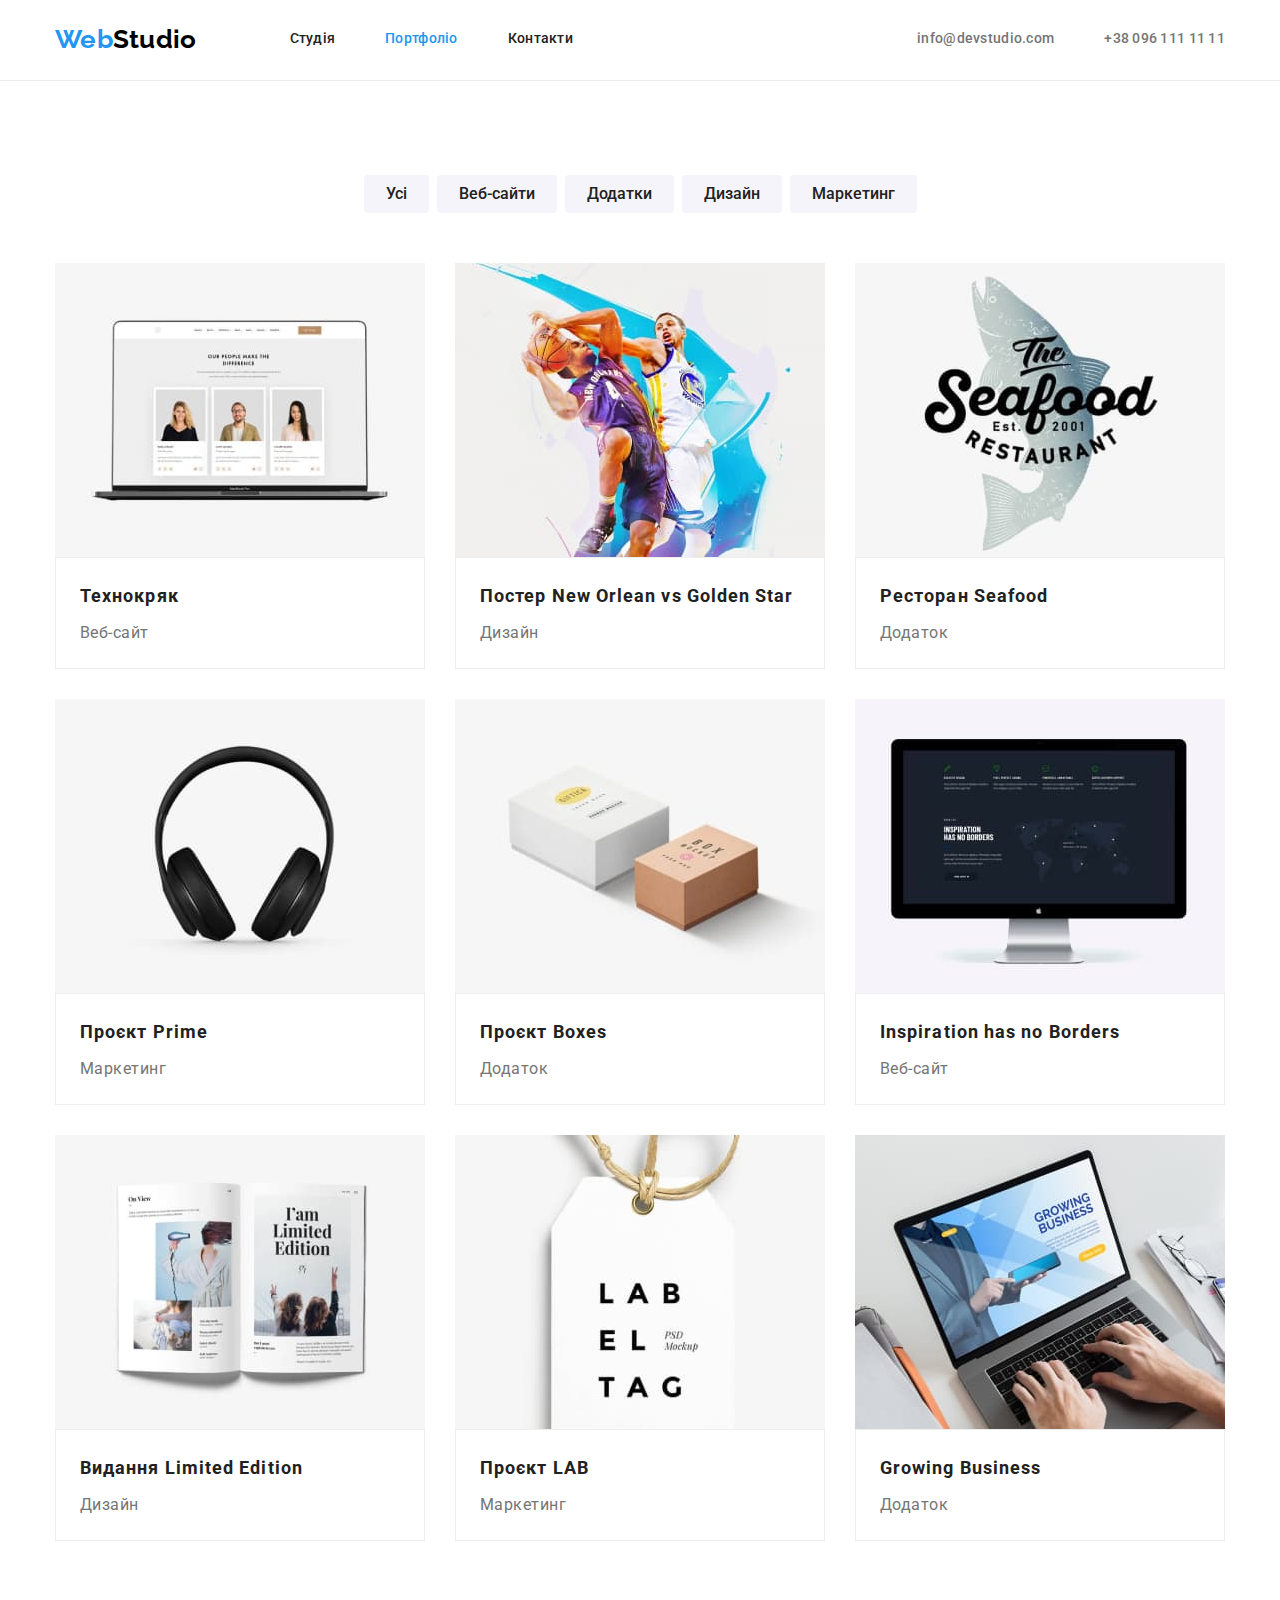
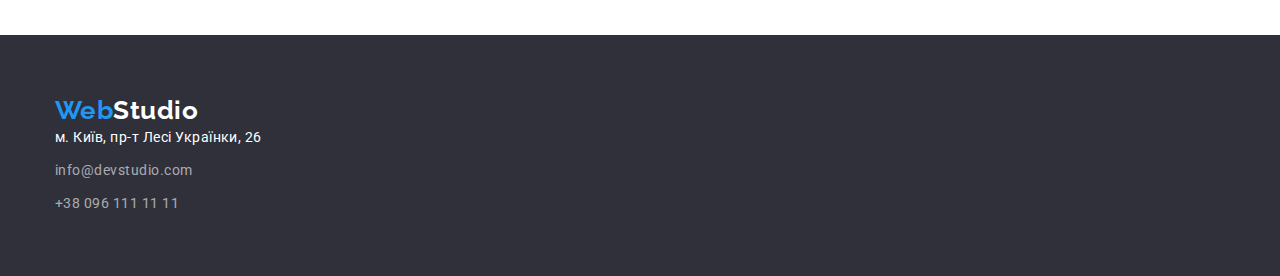
==== portfolio.html @ 4f1eb5c5 "create HM 4" ====
<!DOCTYPE html>
<html lang="uk">

<head>
    <meta charset="UTF-8">
    <meta http-equiv="X-UA-Compatible" content="IE=edge">
    <meta name="viewport" content="width=device-width, initial-scale=1.0">
    <title>Document</title>
    <link rel="stylesheet" href="https://cdn.jsdelivr.net/npm/modern-normalize@1.1.0/modern-normalize.min.css">
    <link rel="preconnect" href="https://fonts.googleapis.com">
    <link rel="preconnect" href="https://fonts.gstatic.com" crossorigin>
    <link href="https://fonts.googleapis.com/css2?family=Raleway:wght@700&family=Roboto:wght@400;500;700;900&display=swap"
        rel="stylesheet">
    <link rel="stylesheet" href="./css/styles.css">
</head>

<body>
    <!-- шапка сайта -->
    <header class="page-header">
        <div class="container page-header-container">
            <nav class="page-nav">
                <a class="link page-logo" href="./index.html">
                    <span class="logo-web">Web</span>Studio
                </a>
                <ul class="header-nav">
                    <li class="menu-item"><a class="link studio" href="./index.html">Студія</a></li>
                    <li class="menu-item current-page menu-item"><a class="link portfolio" href="./portfolio.html">Портфоліо</a></li>
                    <li class="menu-item"><a class="link contact" href="#">Контакти</a></li>
                </ul>
            </nav>
            <ul class="mail-tel">
                <li class="email"><a class="link mailto" href="mailto:info@devstudio.com" lang="en">info@devstudio.com</a>
                </li>
                <li class="numtel"><a class="link tel" href="tel:+380961111111">+38 096 111 11 11</a></li>
            </ul>
        </div>
    </header>

    <!-- Основний контент -->
    <main>
        <section class="portfolio-section">
            <div class="container page-portfolio-container">
            <h1 class="portfolio-title">Портфоліо</h1>
            <ul class="portfolio-filter">
                <li>
                    <button class="portfolio-filter-btn" type="button">Усі</button>
                </li>
                <li>
                    <button class="portfolio-filter-btn" type="button">Веб-сайти</button>
                </li>
                <li>
                    <button class="portfolio-filter-btn" type="button">Додатки</button>
                </li>
                <li>
                    <button class="portfolio-filter-btn" type="button">Дизайн</button>
                </li>
                <li>
                    <button class="portfolio-filter-btn" type="button">Маркетинг</button>
                </li>
            </ul>
            <ul class="portfolio-list">
                <li class="portfolio-list-item">
                    <a class="link" href="#"><img src="./images/technocrack.jpg" alt="Ноутбук" width="370">
                    <div class="port-title-text">
                        <h2 class="portfolio-list-title">Технокряк</h2>
                        <p class="portfolio-list-text">Веб-сайт</p>
                    </div>
                    </a>
                </li>
                <li class="portfolio-list-item">
                    <a class="link" href="#"><img src="./images/neworlean.jpg" alt="Два баскетболіста" width="370">
                    <div class="port-title-text">
                        <h2 class="portfolio-list-title">Постер <span lang="en">New Orlean vs Golden Star</span></h2>
                        <p class="portfolio-list-text">Дизайн</p>
                    </div>
                    </a>
                </li>
                <li class="portfolio-list-item">
                    <a class="link" href="#"><img src="./images/seafood.jpg" alt="Логотип ресторану" width="370">
                    <div class="port-title-text">
                        <h2 class="portfolio-list-title">Ресторан <span lang="en">Seafood</span></h2>
                        <p class="portfolio-list-text">Додаток</p>
                    </div>
                    </a>
                </li>
                <li class="portfolio-list-item">
                    <a class="link" href="#"><img src="./images/prime.jpg" alt="Навушники" width="370">
                    <div class="port-title-text">
                        <h2 class="portfolio-list-title">Проєкт <span lang="en">Prime</span></h2>
                        <p class="portfolio-list-text">Маркетинг</p>
                    </div>
                    </a>
                </li>
                <li class="portfolio-list-item">
                    <a class="link" href="#"><img src="./images/boxes.jpg" alt="Дві коробки" width="370">
                    <div class="port-title-text">
                        <h2 class="portfolio-list-title">Проєкт <span lang="en">Boxes</span></h2>
                        <p class="portfolio-list-text">Додаток</p>
                    </div>
                    </a>
                </li>
                <li class="portfolio-list-item">
                    <a class="link" href="#"><img src="./images/inspiration.jpg" alt="Монітор" width="370">
                    <div class="port-title-text">
                        <h2 class="portfolio-list-title" lang="en">Inspiration has no Borders</h2>
                        <p class="portfolio-list-text">Веб-сайт</p>
                    </div>
                    </a>
                </li>
                <li class="portfolio-list-item">
                    <a class="link" href="#"><img src="./images/limedit.jpg" alt="Розгорнута книга" width="370">
                    <div class="port-title-text">
                        <h2 class="portfolio-list-title">Видання <span lang="en">Limited Edition</span></h2>
                        <p class="portfolio-list-text">Дизайн</p>
                    </div>
                    </a>
                </li>
                <li class="portfolio-list-item">
                    <a class="link" href="#"><img src="./images/lab.jpg" alt="Бірка" width="370">
                    <div class="port-title-text">
                        <h2 class="portfolio-list-title">Проєкт <span lang="en">LAB</span></h2>
                        <p class="portfolio-list-text">Маркетинг</p>
                    </div>
                    </a>
                </li>
                <li class="portfolio-list-item">
                    <a class="link" href="#"><img src="./images/business.jpg" alt="Ноутбук" width="370">
                    <div class="port-title-text">
                        <h2 class="portfolio-list-title" lang="en">Growing Business</h2>
                        <p class="portfolio-list-text">Додаток</p>
                    </div>
                    </a>
                </li>
            </ul>
            </div>
        </section>
    </main>

    <!-- Футер -->
    <footer class="address-block">
        <div class="container">
            <a class="link page-logo-footer" href="./index.html">
                <span class="logo-web">Web</span>Studio
            </a>
            <address>
                <ul class="footer-contacts">
                    <li class="footer-list-item"> <a class="link geoloc" href="https://goo.gl/maps/CPtrU1FHBa2aNyZL9"
                            target="_blank" rel="noopener noreferrer nofollow">
                            м. Київ, пр-т Лесі Українки, 26</a></li>
                    <li class="mail-tel footer-list-item"><a class="link footer-mail" href="mailto:info@devstudio.com"
                            lang="en">info@devstudio.com</a></li>
                    <li class="mail-tel footer-list-item"><a class="link footer-tel" href="tel:+380961111111">+38 096 111 11
                            11</a></li>
                </ul>
            </address>
        </div>
    </footer>
    </body>
    
    </html>
---- css/styles.css ----
/* стилі головної сторінки, хедера і футера */

h1,
h2,
h3,
h4,
p {
    margin-top: 0;
    margin-bottom: 0;
}

ul,
ol {
    margin-top: 0;
    margin-bottom: 0;
    padding-left: 0;
}

:root {
    --dark-color: #212121;
    --grey-color: #757575;
    --another-grey: #2F303A;
    --black-color: #000;
    --blue-color: #2196F3;
    --white-color: #ffffff; 
    --another-white: #F5F4FA;
    --border-header-color: #ECECEC;
    --border-items-color: #EEEEEE;

}

body {
    font-family: 'Roboto', sans-serif;
    background-color: var(--white-color);
    letter-spacing: 0.03em;
    color: var(--grey-color);
}

.container {
    width: 1200px;
    margin-right: auto;
    margin-left: auto;
    padding-left: 15px;
    padding-right: 15px;

}

/* стилі хедера */

.page-header-container {
    display: flex;
    align-items: center;
    justify-content: space-between;
}

.page-nav {
    display: flex;
    align-items: center;
}

.page-header {
    font-weight: 500;
    font-size: 14px;
    line-height: 1.14;
    letter-spacing: 0.02em;
    padding-top: 24px;
    padding-bottom: 25px;
    border-bottom: 1px solid var(--border-header-color);
}

.page-logo {
    font-family: 'Raleway', sans-serif;
    font-weight: 700;
    font-size: 26px;
    line-height: 1.19;
    color: var(--black-color);
    margin-right: 93px;
    
}

.logo-web {
    color: var(--blue-color);
}

.header-nav a:hover,
.header-nav a:focus, 
.mail-tel a:hover,
.mail-tel a:focus {
    color: var(--blue-color);
}

.current-page a{
    color: var(--blue-color);
}

.header-nav, .mail-tel{
    list-style: none;
    display: flex;
    column-gap: 50px;
    
}

.studio,.portfolio,.contact {
    color: var(--dark-color)
}

.mailto,.tel {
    color: var(--grey-color)
}

.link {
    text-decoration: none;
}

/* стилі першої секції */

.first-section {
    background-color: var(--another-grey);
    padding-top: 200px;
    padding-bottom: 200px;
    text-align: center;
}

.effect-solut {
    color:var(--white-color);
    font-weight: 900;
    font-size: 44px;
    line-height: 1.36;
    letter-spacing: 0.06em;
    text-transform: uppercase;
    margin-bottom: 30px;
}

.open-btn {
    cursor: pointer;
    color: var(--white-color);
    font-weight: 700;
    font-size: 16px;
    line-height: 1.88;
    background-color: var(--blue-color);
    box-shadow: 0px 4px 4px rgba(0, 0, 0, 0.15);
    border-radius: 4px;
    padding: 10px 32px;
    border-width: 0;
    
}

/* стилі другої секції */

.second-section {
    font-size: 14px;
    padding-top: 94px;
    padding-bottom: 94px;
}

.our-features {
    position: absolute;
    white-space: nowrap;
    width: 1px;
    height: 1px;
    overflow: hidden;
    border: 0;
    padding: 0;
    clip: rect(0 0 0 0);
    clip-path: inset(50%);
    margin: -1px;
}

.secd-sect-list {
    list-style: none;
    display: flex;
    align-items: center;
    gap: 30px;
}

.secd-sect-item {
    flex-basis: calc((100%-90px)/4);
}

.secd-sect-title {
    font-weight: 700;
    font-size: 14px;
    line-height: 1.14;
    text-transform: uppercase;
    color: var(--dark-color);
    margin-bottom: 10px;
}

.secd-sect-text {
    font-size: 14px;
    line-height: 1.71;
}

/* стилі третьої секції */

.thrid-section {
    padding-bottom: 94px;
}

.what-we-do {
    color: var(--dark-color);
    font-weight: 700;
    font-size: 36px;
    line-height: 1.17;
    text-align: center;
    margin-bottom: 50px;
}

.thrid-sec-list {
    list-style: none;
    display: flex;
    flex-wrap: wrap;
    gap: 30px;
}

.thr-sec-item {
    flex-basis: calc((100% - 60px) / 3);
}

/* стилі четвертої секції */

.fourth-section {
    background: var(--another-white);
    padding-top: 94px;
    padding-bottom: 94px;
}

img {
    display: block;
}

.our-team {
    font-weight: 700;
    font-size: 36px;
    line-height: 1.17;
    text-align: center;
    color: var(--dark-color);
    margin-bottom: 50px;
}

.fourth-sec-list {
    list-style: none;
    display: flex;
    flex-wrap: wrap;
    gap: 30px;
}

.fourth-sec-items {
    background-color: var(--white-color);
    box-shadow: 0px 1px 3px rgba(0, 0, 0, 0.12), 0px 1px 1px rgba(0, 0, 0, 0.14), 0px 2px 1px rgba(0, 0, 0, 0.2);
    border-radius: 0px 0px 4px 4px;
    flex-basis: calc((100% - 90px) / 4);
}

.photo-teammate {
    margin-right: 0px;
}

.name-prof-teammate {
    padding-top: 30PX;
}

.name-teammate {
    font-weight: 500;
    font-size: 16px;
    color: var(--dark-color);
    margin-bottom: 10px;
    font-size: 16px;
    line-height: 1.19;
    text-align: center;
}

.prof-teammate {
    font-size: 16px;
    line-height: 1.19;
    text-align: center;
}

/* стилі футера */

.address-block {
    background: var(--another-grey);
    padding-top: 60px;
    padding-bottom: 60px;
}

.page-logo-footer {
    font-family: 'Raleway', sans-serif;
    font-weight: 700;
    font-size: 26px;
    line-height: 1.19;
    color: var(--white-color);
}

.footer-address {
    margin-top: 20px;
}

.footer-contacts {
    list-style: none;
    font-style: normal;
    font-size: 14px;
    line-height: 1.71;
}

.geoloc {
    color: var(--white-color);
}

.footer-mail, .footer-tel {
    color: rgba(255, 255, 255, 0.6);
}

.footer-list-item:not(:last-child) {
    margin-bottom: 9px;
}

/* стилі сторінки портфоліо */

.portfolio-section {
    padding-top: 94px;
    padding-bottom: 94px;
}
    
.portfolio-title {
    position: absolute;
    white-space: nowrap;
    width: 1px;
    height: 1px;
    overflow: hidden;
    border: 0;
    padding: 0;
    clip: rect(0 0 0 0);
    clip-path: inset(50%);
    margin: -1px;
}

.portfolio-filter button:hover,
.portfolio-filter button:focus {
    color: var(--white-color);
    background-color: var(--blue-color);
}

.portfolio-filter {
    list-style: none;
    display: flex;
    align-items: center;
    justify-content: center;
    gap: 8px;
    margin-bottom: 50px;
}

.portfolio-filter-btn {
    cursor: pointer;
    font-weight: 500;
    font-size: 16px;
    line-height: 1.63;
    background-color: var(--another-white);
    border-radius: 4px;
    color: var(--dark-color);
    border-color: var(--another-white);
    border-width: 0;
    padding: 6px 22px;
}

.portfolio-list {
    list-style: none;
    display: flex;
    align-items: center;
    gap: 30px;
    flex-wrap: wrap;
}

.portfolio-list-item {
    flex-basis: calc((100% - 60px) / 3);
}

.portfolio-list-title {
    font-weight: 700;
    font-size: 18px;
    line-height: 2;
    letter-spacing: 0.06em;
    margin-bottom: 4px;
    color: var(--dark-color);
}

.portfolio-list-text {
    font-size: 16px;
    line-height: 1.88;
    color: var(--grey-color);
}

.port-title-text {
padding: 20px 24px ;
border: 1px solid var(--border-items-color);
}
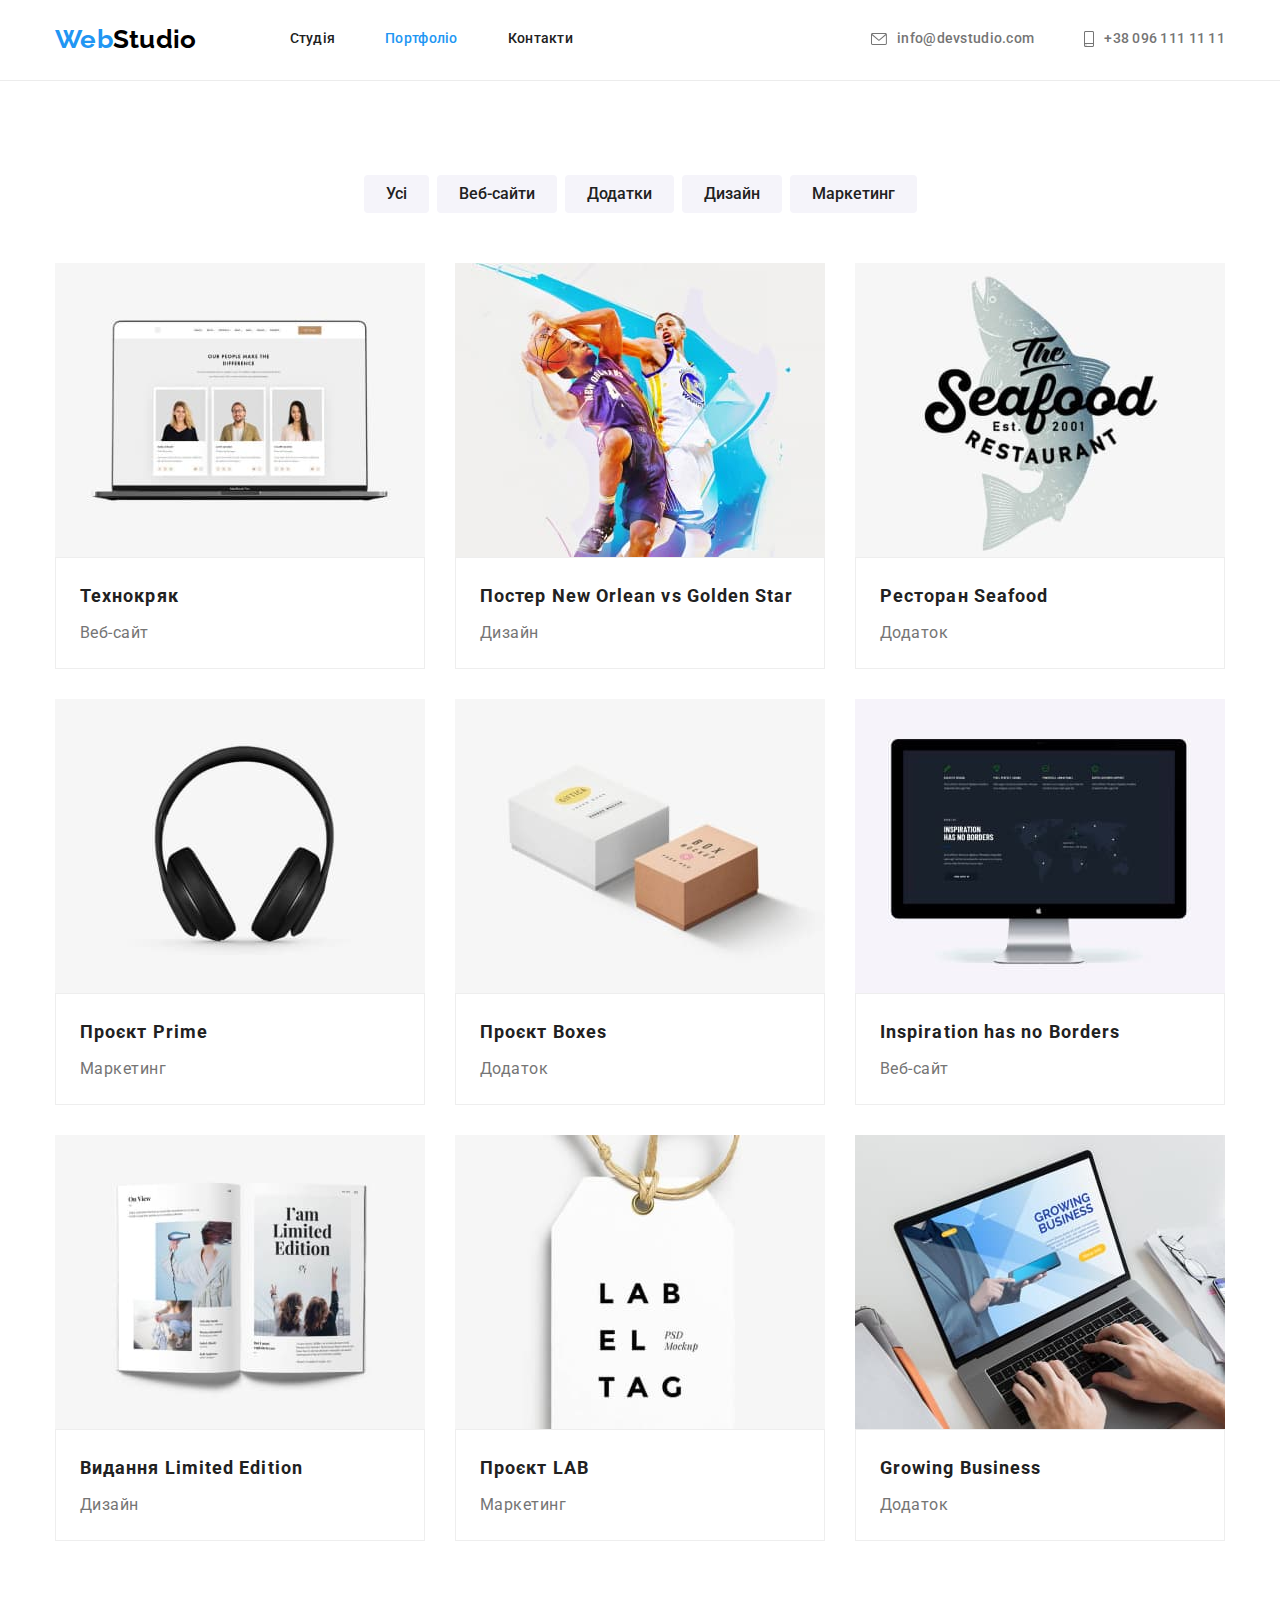
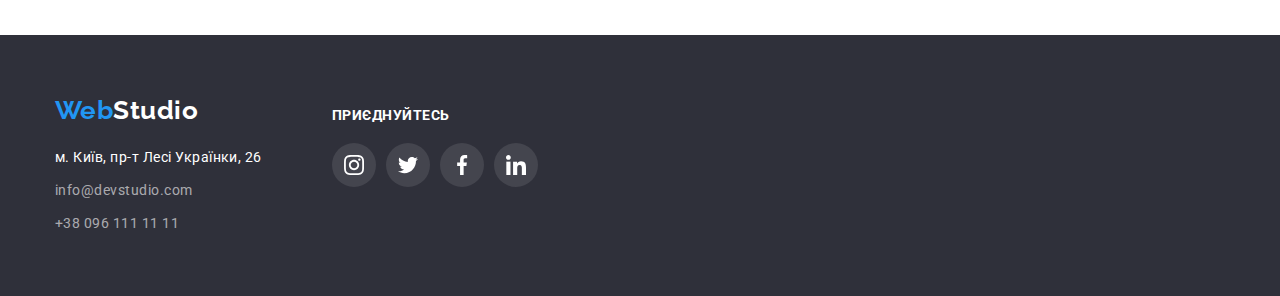
==== commit f15348eb: "done hw4" ====
--- a/portfolio.html
+++ b/portfolio.html
@@ -1,6 +1,5 @@
 <!DOCTYPE html>
 <html lang="uk">
-
 <head>
     <meta charset="UTF-8">
     <meta http-equiv="X-UA-Compatible" content="IE=edge">
@@ -13,7 +12,6 @@
         rel="stylesheet">
     <link rel="stylesheet" href="./css/styles.css">
 </head>
-
 <body>
     <!-- шапка сайта -->
     <header class="page-header">
@@ -28,11 +26,20 @@
                     <li class="menu-item"><a class="link contact" href="#">Контакти</a></li>
                 </ul>
             </nav>
-            <ul class="mail-tel">
-                <li class="email"><a class="link mailto" href="mailto:info@devstudio.com" lang="en">info@devstudio.com</a>
-                </li>
-                <li class="numtel"><a class="link tel" href="tel:+380961111111">+38 096 111 11 11</a></li>
-            </ul>
+        <ul class="mail-tel">
+            <li class="email">
+                <a class="link mailto" href="mailto:info@devstudio.com" lang="en">
+                    <svg aria-label="пошта" class="icon-mail" width="16" height="12">
+                        <use href="./images/sprite.svg#icon-mail"></use>
+                    </svg>info@devstudio.com</a>
+            </li>
+            <li class="numtel">
+                <a class="link tel" href="tel:+380961111111">
+                    <svg aria-label="телефон" class="icon-tel" width="10" height="16">
+                        <use href="./images/sprite.svg#icon-smartphone"></use>
+                    </svg>+38 096 111 11 11</a>
+            </li>
+        </ul>
         </div>
     </header>
 
@@ -138,21 +145,56 @@
 
     <!-- Футер -->
     <footer class="address-block">
-        <div class="container">
-            <a class="link page-logo-footer" href="./index.html">
-                <span class="logo-web">Web</span>Studio
-            </a>
-            <address>
-                <ul class="footer-contacts">
-                    <li class="footer-list-item"> <a class="link geoloc" href="https://goo.gl/maps/CPtrU1FHBa2aNyZL9"
-                            target="_blank" rel="noopener noreferrer nofollow">
-                            м. Київ, пр-т Лесі Українки, 26</a></li>
-                    <li class="mail-tel footer-list-item"><a class="link footer-mail" href="mailto:info@devstudio.com"
-                            lang="en">info@devstudio.com</a></li>
-                    <li class="mail-tel footer-list-item"><a class="link footer-tel" href="tel:+380961111111">+38 096 111 11
-                            11</a></li>
+        <div class="container footer-containers">
+            <div class="footer-left-part">
+                <a class="link page-logo-footer" href="./index.html">
+                    <span class="logo-web">Web</span>Studio
+                </a>
+                <address class="footer-address">
+                    <ul class="footer-contacts">
+                        <li class="footer-list-item"> <a class="link geoloc" href="https://goo.gl/maps/CPtrU1FHBa2aNyZL9"
+                                target="_blank" rel="noopener noreferrer nofollow">
+                                м. Київ, пр-т Лесі Українки, 26</a></li>
+                        <li class="mail-tel footer-list-item"><a class="link footer-mail" href="mailto:info@devstudio.com"
+                                lang="en">info@devstudio.com</a></li>
+                        <li class="mail-tel footer-list-item"><a class="link footer-tel" href="tel:+380961111111">+38 096
+                                111 11 11</a></li>
+                    </ul>
+                </address>
+            </div>
+            <div class="footer-right-part">
+                <h2 class="footer-join-us">Приєднуйтесь</h2>
+                <ul class="footer-social-list">
+                    <li class="footer-social-items">
+                        <a href="" class="footer-social-link">
+                            <svg aria-label="інстаграм" class="footer-list-icon" width="20" height="20">
+                                <use href="./images/sprite.svg#icon-instagram"></use>
+                            </svg>
+                        </a>
+                    </li>
+                    <li class="footer-social-items">
+                        <a href="" class="footer-social-link">
+                            <svg aria-label="твітер" class="footer-list-icon" width="20" height="20">
+                                <use href="./images/sprite.svg#icon-twitter"></use>
+                            </svg>
+                        </a>
+                    </li>
+                    <li class="footer-social-items">
+                        <a href="" class="footer-social-link">
+                            <svg aria-label="фейсбук" class="footer-list-icon" width="20" height="20">
+                                <use href="./images/sprite.svg#icon-facebook"></use>
+                            </svg>
+                        </a>
+                    </li>
+                    <li class="footer-social-items">
+                        <a href="" class="footer-social-link">
+                            <svg aria-label="лінкедін" class="footer-list-icon" width="20" height="20">
+                                <use href="./images/sprite.svg#icon-linkedin"></use>
+                            </svg>
+                        </a>
+                    </li>
                 </ul>
-            </address>
+            </div>
         </div>
     </footer>
     </body>
--- a/css/styles.css
+++ b/css/styles.css
@@ -26,7 +26,9 @@
     --another-white: #F5F4FA;
     --border-header-color: #ECECEC;
     --border-items-color: #EEEEEE;
-
+    --background-color: rgba(47, 48, 58, 0.4);
+    --icon-color: #AFB1B8;
+    --footer-social: rgba(255, 255, 255, 0.1);
 }
 
 body {
@@ -105,11 +107,25 @@
 }
 
 .mailto,.tel {
+    display: flex;
+    align-items: center;
     color: var(--grey-color)
 }
 
 .link {
     text-decoration: none;
+}
+
+.icon-mail, .icon-tel {
+    margin-right: 10px;
+    fill: var(--grey-color);
+}
+
+.mailto:hover .icon-mail,
+.tel:hover .icon-tel,
+.mailto:focus .icon-mail,
+.tel:focus .icon-tel {
+    fill: var(--blue-color);
 }
 
 /* стилі першої секції */
@@ -119,6 +135,8 @@
     padding-top: 200px;
     padding-bottom: 200px;
     text-align: center;
+    background-image: linear-gradient(var(--background-color), var(--background-color)), url("../images/background.jpg");
+    background-size: cover;
 }
 
 .effect-solut {
@@ -169,13 +187,32 @@
 .secd-sect-list {
     list-style: none;
     display: flex;
-    align-items: center;
+    justify-content: center;
     gap: 30px;
 }
 
 .secd-sect-item {
-    flex-basis: calc((100%-90px)/4);
-}
+    flex-basis: calc((100% - 90px) / 4);
+}
+
+.fc-icon-bg {
+    display: flex;
+    width: 270px;
+    height: 120px;
+    background: var(--another-white);
+    border-radius: 4px;
+    justify-content: center;
+    margin-bottom: 30px;
+}
+
+.icon-antenna, 
+.icon-clock,
+.icon-diagram,
+.icon-astronaut {
+    display: flex;
+    margin: 25px 100px;
+}
+
 
 .secd-sect-title {
     font-weight: 700;
@@ -257,7 +294,8 @@
 }
 
 .name-prof-teammate {
-    padding-top: 30PX;
+    padding-top: 30px;
+    padding-bottom: 30px;
 }
 
 .name-teammate {
@@ -274,7 +312,90 @@
     font-size: 16px;
     line-height: 1.19;
     text-align: center;
-}
+    margin-bottom: 16px;
+}
+
+.social-list {
+    list-style: none;
+    display: flex;
+    column-gap: 10px;
+    justify-content: center;
+}
+
+.social-list-link {
+    display: flex;
+    align-items: center;
+    justify-content: center;
+    width: 44px;
+    height: 44px;
+    border-radius: 50%;
+    background-color: var(--white-color)
+}
+
+.social-list-link:hover,
+.social-list-link:focus {
+    background-color: var(--blue-color);
+}
+
+.social-list-link:hover .social-list-icon,
+.social-list-link:focus .social-list-icon {
+    fill: var(--white-color);
+}
+
+.social-list-icon {
+    fill: var(--icon-color);
+}
+
+
+
+/* стилі п'ятої секції */
+
+ .five-section {
+     padding-top: 94px;
+     padding-bottom: 94px;
+ }
+
+ .our-clients {
+     font-weight: 700;
+     font-size: 36px;
+     line-height: 1.17;
+     text-align: center;
+     color: var(--dark-color);
+     margin-bottom: 50px;
+ }
+
+ .five-sec-list {
+    list-style: none;
+    display: flex;
+    gap: 30px;
+    justify-content: center;
+ }
+
+ .five-sec-item {
+    display: flex;
+    width: 170px;
+    height: 92px;
+    justify-content: center;
+    align-items: center;
+    border: 1px solid #AFB1B8;
+    border-radius: 4px;
+    cursor: pointer;
+ }
+
+.client-list-icon {
+    fill: var(--icon-color);
+}
+
+.five-sec-item:hover,
+.five-sec-item:focus {
+    border-color: var(--blue-color);
+}
+
+.client-list-link:hover .client-list-icon,
+.client-list-link:focus .client-list-icon {
+    fill: var(--blue-color);
+}
+
 
 /* стилі футера */
 
@@ -313,6 +434,49 @@
 
 .footer-list-item:not(:last-child) {
     margin-bottom: 9px;
+}
+
+.footer-containers {
+    display: flex;
+
+}
+
+.footer-left-part {
+ margin-right: 70px;
+}
+
+.footer-join-us {
+    font-size: 14px;
+    font-weight: 700;
+    text-transform: uppercase;
+    color: var(--white-color);
+    margin-top: 12px;
+    margin-bottom: 20px;
+}
+
+.footer-social-list {
+    list-style: none;
+    display: flex;
+    gap: 10px;
+}
+
+.footer-social-link {
+    display: flex;
+    align-items: center;
+    justify-content: center;
+    width: 44px;
+    height: 44px;
+    border-radius: 50%;
+    background-color: var(--footer-social);
+}
+
+.footer-list-icon {
+    fill: var(--white-color);
+}
+
+.footer-social-link:hover,
+.footer-social-link:focus {
+    background-color: var(--blue-color);
 }
 
 /* стилі сторінки портфоліо */
@@ -375,6 +539,13 @@
     flex-basis: calc((100% - 60px) / 3);
 }
 
+.portfolio-list-item:hover,
+.portfolio-list-item:focus {
+    box-shadow: 0px 1px 1px rgba(0, 0, 0, 0.12), 
+    0px 4px 4px rgba(0, 0, 0, 0.06), 
+    1px 4px 6px rgba(0, 0, 0, 0.16);
+}
+
 .portfolio-list-title {
     font-weight: 700;
     font-size: 18px;
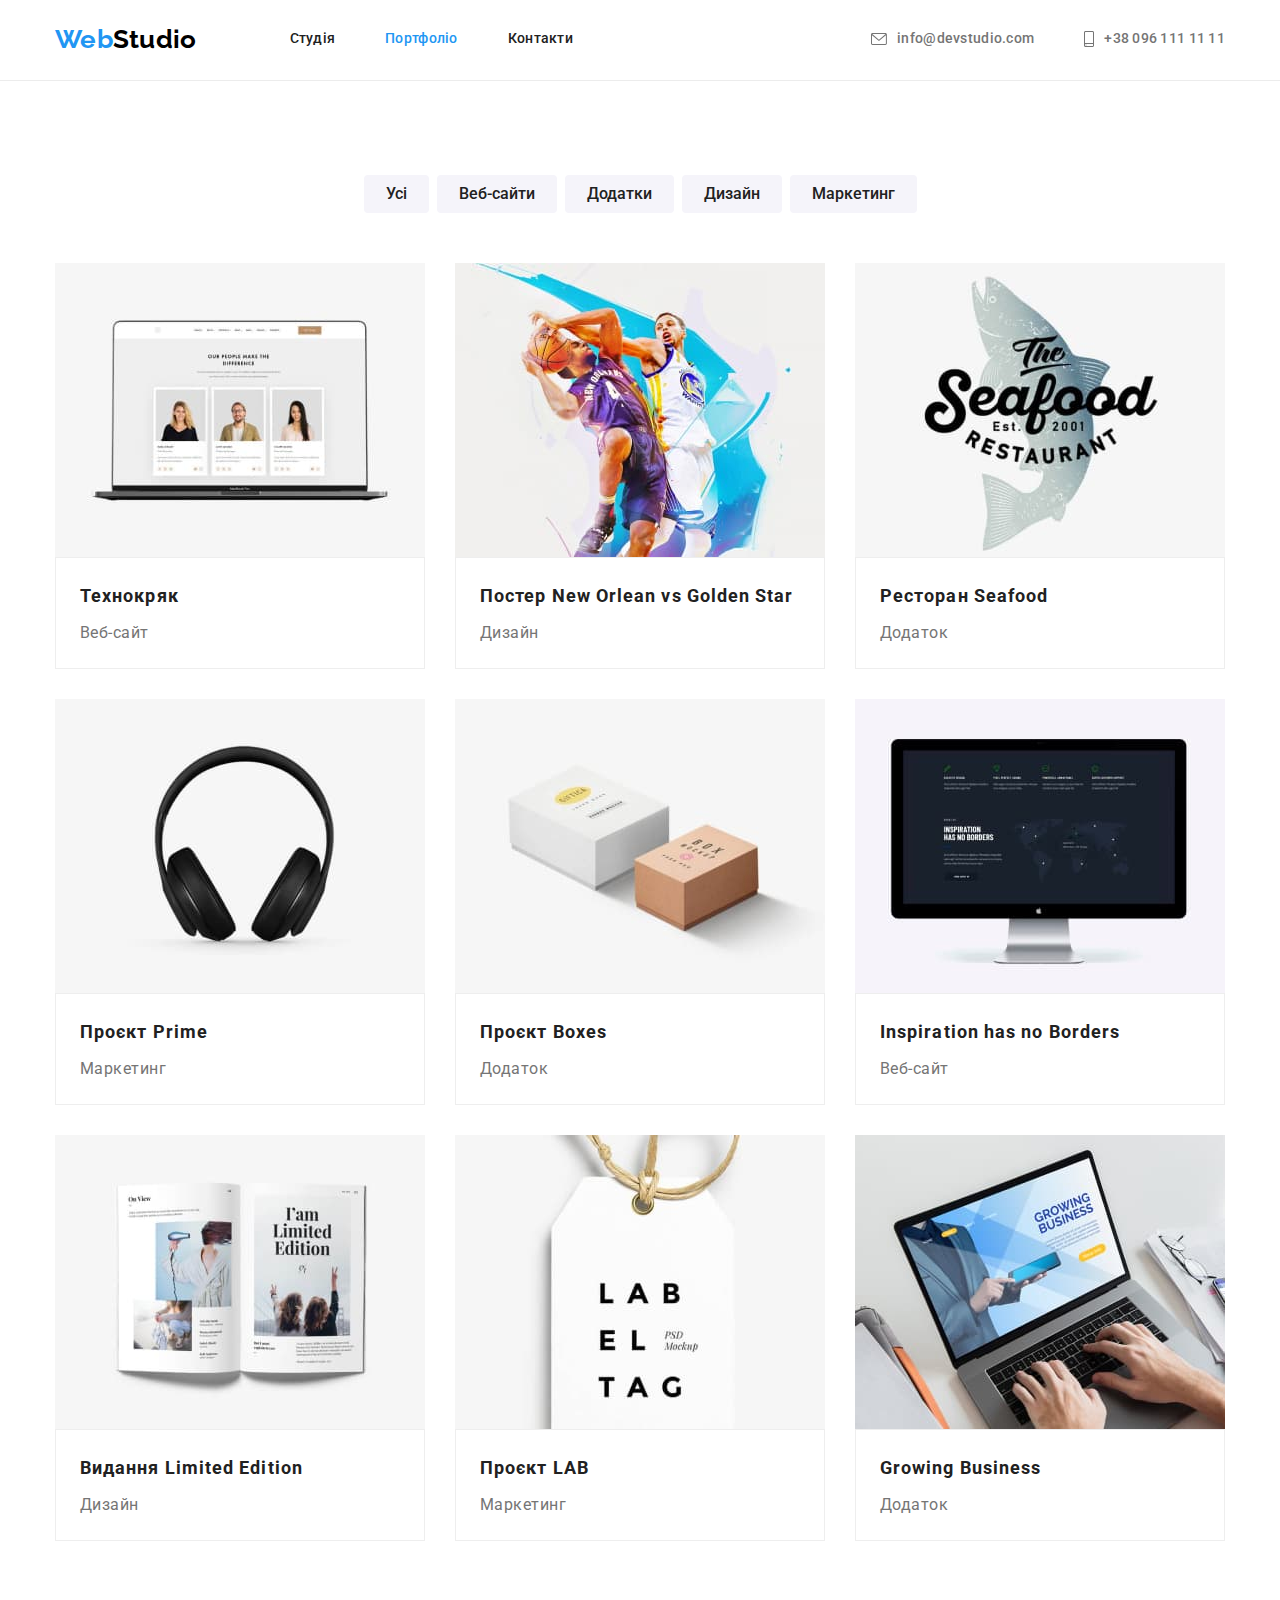
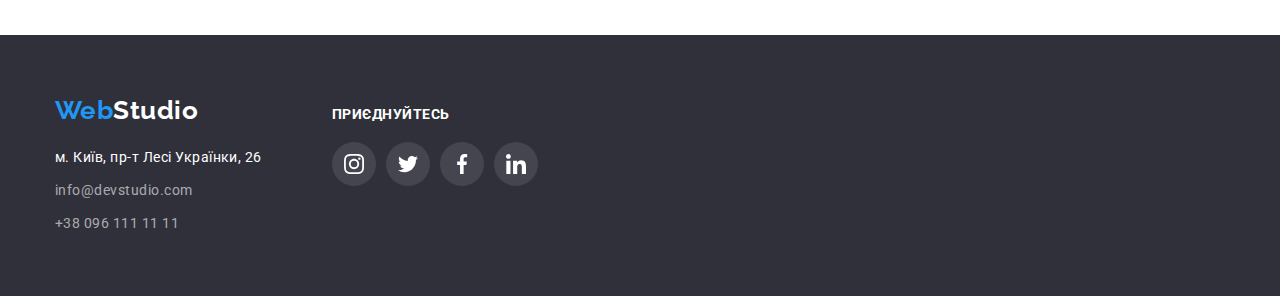
==== commit 55d2a1e5: "change some things" ====
--- a/portfolio.html
+++ b/portfolio.html
@@ -67,7 +67,7 @@
             </ul>
             <ul class="portfolio-list">
                 <li class="portfolio-list-item">
-                    <a class="link" href="#"><img src="./images/technocrack.jpg" alt="Ноутбук" width="370">
+                    <a class="link portfolio-list-link" href="#"><img src="./images/technocrack.jpg" alt="Ноутбук" width="370">
                     <div class="port-title-text">
                         <h2 class="portfolio-list-title">Технокряк</h2>
                         <p class="portfolio-list-text">Веб-сайт</p>
@@ -75,7 +75,7 @@
                     </a>
                 </li>
                 <li class="portfolio-list-item">
-                    <a class="link" href="#"><img src="./images/neworlean.jpg" alt="Два баскетболіста" width="370">
+                    <a class="link portfolio-list-link" href="#"><img src="./images/neworlean.jpg" alt="Два баскетболіста" width="370">
                     <div class="port-title-text">
                         <h2 class="portfolio-list-title">Постер <span lang="en">New Orlean vs Golden Star</span></h2>
                         <p class="portfolio-list-text">Дизайн</p>
@@ -83,7 +83,7 @@
                     </a>
                 </li>
                 <li class="portfolio-list-item">
-                    <a class="link" href="#"><img src="./images/seafood.jpg" alt="Логотип ресторану" width="370">
+                    <a class="link portfolio-list-link" href="#"><img src="./images/seafood.jpg" alt="Логотип ресторану" width="370">
                     <div class="port-title-text">
                         <h2 class="portfolio-list-title">Ресторан <span lang="en">Seafood</span></h2>
                         <p class="portfolio-list-text">Додаток</p>
@@ -91,7 +91,7 @@
                     </a>
                 </li>
                 <li class="portfolio-list-item">
-                    <a class="link" href="#"><img src="./images/prime.jpg" alt="Навушники" width="370">
+                    <a class="link portfolio-list-link" href="#"><img src="./images/prime.jpg" alt="Навушники" width="370">
                     <div class="port-title-text">
                         <h2 class="portfolio-list-title">Проєкт <span lang="en">Prime</span></h2>
                         <p class="portfolio-list-text">Маркетинг</p>
@@ -99,7 +99,7 @@
                     </a>
                 </li>
                 <li class="portfolio-list-item">
-                    <a class="link" href="#"><img src="./images/boxes.jpg" alt="Дві коробки" width="370">
+                    <a class="link portfolio-list-link" href="#"><img src="./images/boxes.jpg" alt="Дві коробки" width="370">
                     <div class="port-title-text">
                         <h2 class="portfolio-list-title">Проєкт <span lang="en">Boxes</span></h2>
                         <p class="portfolio-list-text">Додаток</p>
@@ -107,7 +107,7 @@
                     </a>
                 </li>
                 <li class="portfolio-list-item">
-                    <a class="link" href="#"><img src="./images/inspiration.jpg" alt="Монітор" width="370">
+                    <a class="link portfolio-list-link" href="#"><img src="./images/inspiration.jpg" alt="Монітор" width="370">
                     <div class="port-title-text">
                         <h2 class="portfolio-list-title" lang="en">Inspiration has no Borders</h2>
                         <p class="portfolio-list-text">Веб-сайт</p>
@@ -115,7 +115,7 @@
                     </a>
                 </li>
                 <li class="portfolio-list-item">
-                    <a class="link" href="#"><img src="./images/limedit.jpg" alt="Розгорнута книга" width="370">
+                    <a class="link portfolio-list-link" href="#"><img src="./images/limedit.jpg" alt="Розгорнута книга" width="370">
                     <div class="port-title-text">
                         <h2 class="portfolio-list-title">Видання <span lang="en">Limited Edition</span></h2>
                         <p class="portfolio-list-text">Дизайн</p>
@@ -123,7 +123,7 @@
                     </a>
                 </li>
                 <li class="portfolio-list-item">
-                    <a class="link" href="#"><img src="./images/lab.jpg" alt="Бірка" width="370">
+                    <a class="link portfolio-list-link" href="#"><img src="./images/lab.jpg" alt="Бірка" width="370">
                     <div class="port-title-text">
                         <h2 class="portfolio-list-title">Проєкт <span lang="en">LAB</span></h2>
                         <p class="portfolio-list-text">Маркетинг</p>
@@ -131,7 +131,7 @@
                     </a>
                 </li>
                 <li class="portfolio-list-item">
-                    <a class="link" href="#"><img src="./images/business.jpg" alt="Ноутбук" width="370">
+                    <a class="link portfolio-list-link" href="#"><img src="./images/business.jpg" alt="Ноутбук" width="370">
                     <div class="port-title-text">
                         <h2 class="portfolio-list-title" lang="en">Growing Business</h2>
                         <p class="portfolio-list-text">Додаток</p>
--- a/css/styles.css
+++ b/css/styles.css
@@ -29,6 +29,7 @@
     --background-color: rgba(47, 48, 58, 0.4);
     --icon-color: #AFB1B8;
     --footer-social: rgba(255, 255, 255, 0.1);
+    --btn-hover: #188CE8;
 }
 
 body {
@@ -160,7 +161,11 @@
     border-radius: 4px;
     padding: 10px 32px;
     border-width: 0;
-    
+}
+
+.open-btn:hover,
+.open-btn:focus {
+    background-color: var(--btn-hover);
 }
 
 /* стилі другої секції */
@@ -202,17 +207,9 @@
     background: var(--another-white);
     border-radius: 4px;
     justify-content: center;
+    align-items: center;
     margin-bottom: 30px;
 }
-
-.icon-antenna, 
-.icon-clock,
-.icon-diagram,
-.icon-astronaut {
-    display: flex;
-    margin: 25px 100px;
-}
-
 
 .secd-sect-title {
     font-weight: 700;
@@ -329,24 +326,15 @@
     width: 44px;
     height: 44px;
     border-radius: 50%;
+    fill: var(--icon-color);
     background-color: var(--white-color)
 }
 
 .social-list-link:hover,
 .social-list-link:focus {
     background-color: var(--blue-color);
-}
-
-.social-list-link:hover .social-list-icon,
-.social-list-link:focus .social-list-icon {
     fill: var(--white-color);
 }
-
-.social-list-icon {
-    fill: var(--icon-color);
-}
-
-
 
 /* стилі п'ятої секції */
 
@@ -371,7 +359,7 @@
     justify-content: center;
  }
 
- .five-sec-item {
+.client-list-link {
     display: flex;
     width: 170px;
     height: 92px;
@@ -380,22 +368,14 @@
     border: 1px solid #AFB1B8;
     border-radius: 4px;
     cursor: pointer;
- }
-
-.client-list-icon {
     fill: var(--icon-color);
 }
-
-.five-sec-item:hover,
-.five-sec-item:focus {
+ 
+.client-list-link:hover,
+.client-list-link:focus {
     border-color: var(--blue-color);
-}
-
-.client-list-link:hover .client-list-icon,
-.client-list-link:focus .client-list-icon {
     fill: var(--blue-color);
 }
-
 
 /* стилі футера */
 
@@ -438,6 +418,7 @@
 
 .footer-containers {
     display: flex;
+    align-items: baseline;
 
 }
 
@@ -450,7 +431,6 @@
     font-weight: 700;
     text-transform: uppercase;
     color: var(--white-color);
-    margin-top: 12px;
     margin-bottom: 20px;
 }
 
@@ -503,6 +483,9 @@
 .portfolio-filter button:focus {
     color: var(--white-color);
     background-color: var(--blue-color);
+    box-shadow: 0px 3px 1px rgba(0, 0, 0, 0.1), 
+    0px 1px 2px rgba(0, 0, 0, 0.08), 
+    0px 2px 2px rgba(0, 0, 0, 0.12);
 }
 
 .portfolio-filter {
@@ -539,11 +522,15 @@
     flex-basis: calc((100% - 60px) / 3);
 }
 
-.portfolio-list-item:hover,
-.portfolio-list-item:focus {
-    box-shadow: 0px 1px 1px rgba(0, 0, 0, 0.12), 
-    0px 4px 4px rgba(0, 0, 0, 0.06), 
-    1px 4px 6px rgba(0, 0, 0, 0.16);
+.portfolio-list-link {
+    display: block;
+}
+
+.portfolio-list-link:hover,
+.portfolio-list-link:focus {
+    box-shadow: 0px 1px 1px rgba(0, 0, 0, 0.12),
+     0px 4px 4px rgba(0, 0, 0, 0.06),
+     1px 4px 6px rgba(0, 0, 0, 0.16);
 }
 
 .portfolio-list-title {
@@ -551,7 +538,7 @@
     font-size: 18px;
     line-height: 2;
     letter-spacing: 0.06em;
-    margin-bottom: 4px;
+    margin-bottom: 4px; 
     color: var(--dark-color);
 }
 
